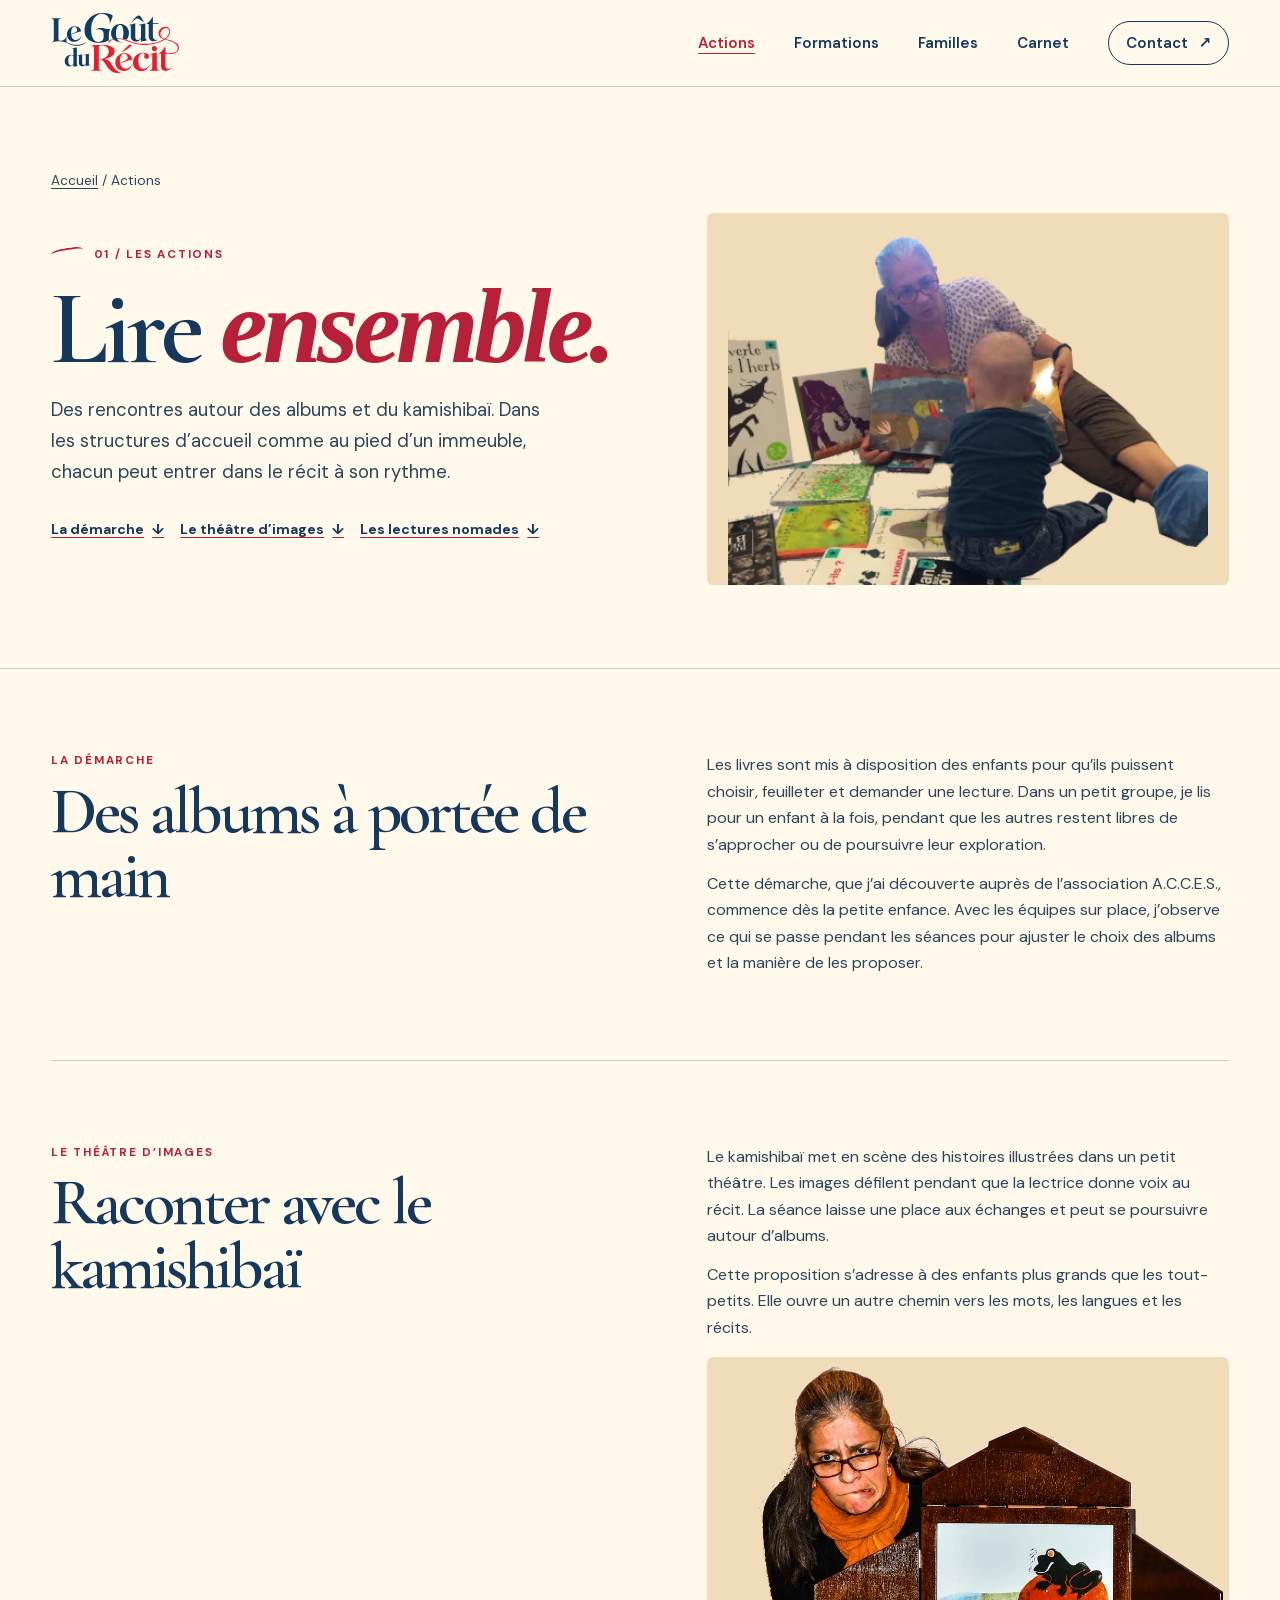
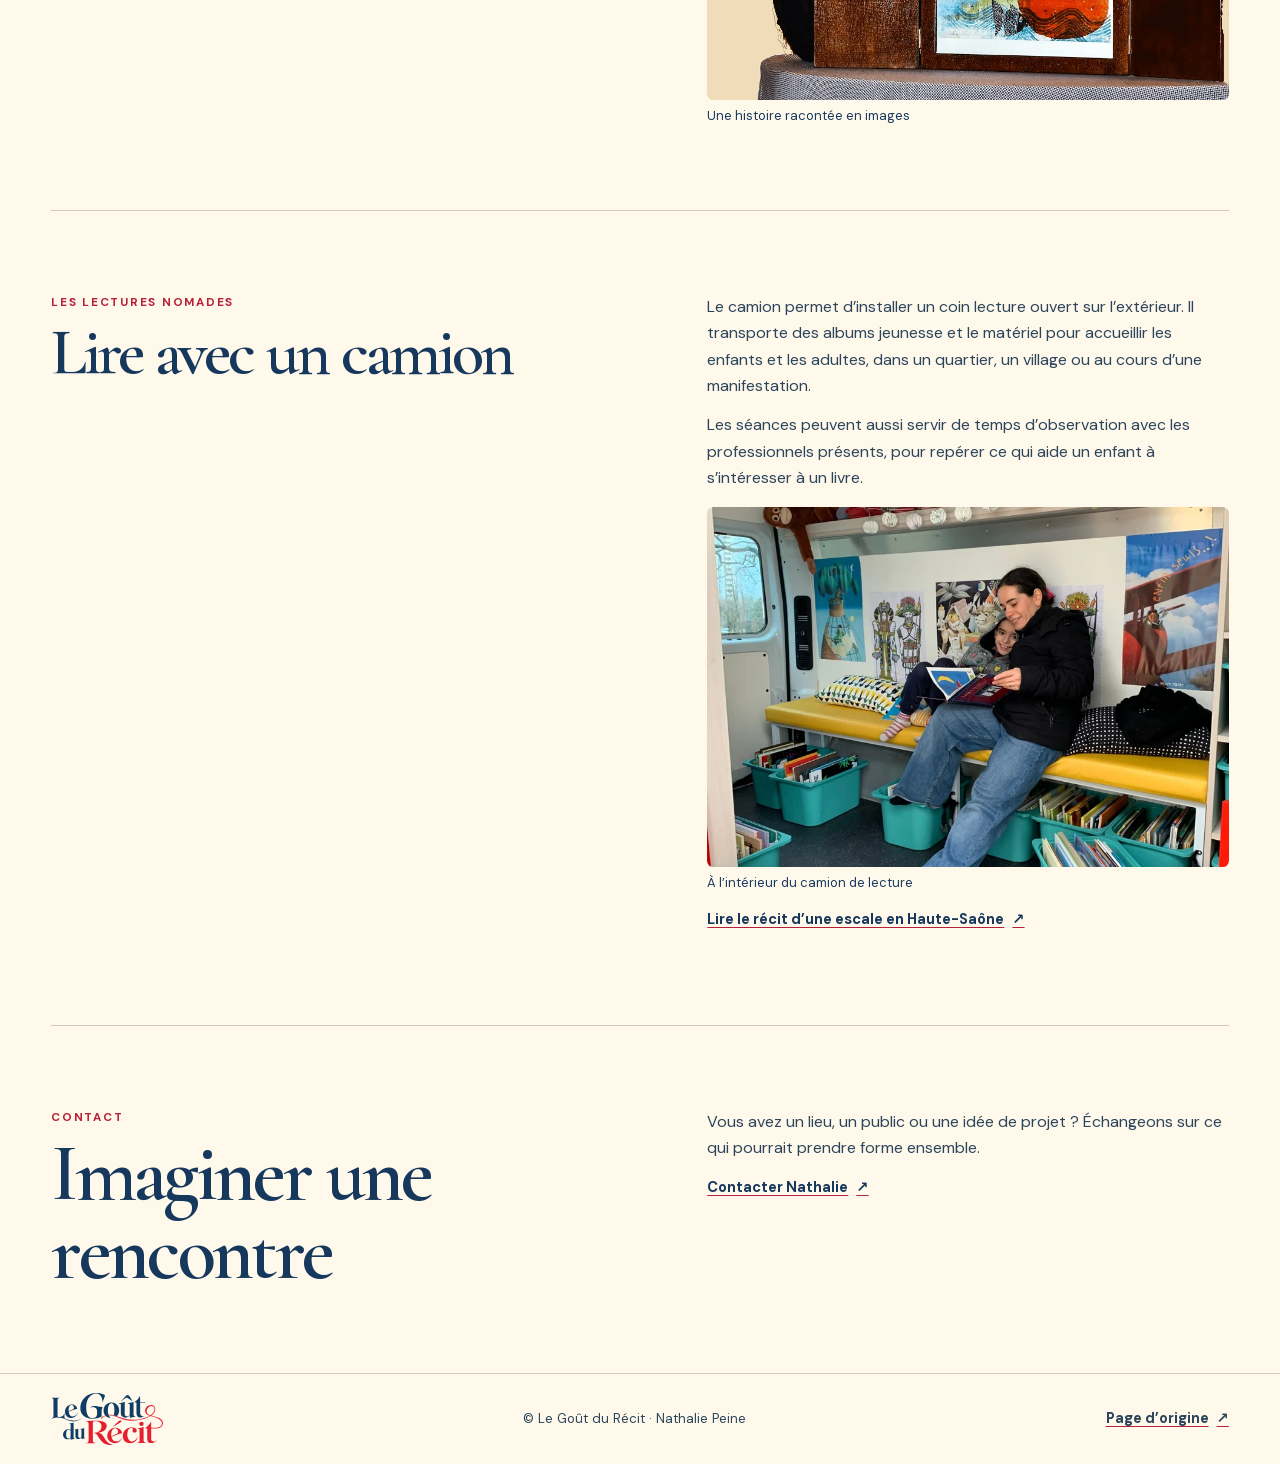
==== actions.html @ 70a96169 "Créer la maquette du Goût du Récit" ====
<!doctype html>
<html lang="fr">
<head>
  <meta charset="utf-8">
  <meta name="viewport" content="width=device-width, initial-scale=1">
  <meta name="description" content="Les actions de lecture de Nathalie Peine, avec les albums, le kamishibaï et le camion de lecture.">
  <meta name="theme-color" content="#fff9ec">
  <title>Actions — Le Goût du Récit</title>
  <link rel="icon" href="assets/logo.svg" type="image/svg+xml">
  <link rel="stylesheet" href="styles.css">
  <script src="site.js" defer></script>
</head>
<body>
  <a class="skip-link" href="#contenu">Aller au contenu</a>
  <header class="site-header">
    <div class="shell header-inner">
      <a class="brand" href="./" aria-label="Le Goût du Récit, accueil"><img src="assets/logo.svg" width="128" height="59" alt="Le Goût du Récit"></a>
      <button class="menu-toggle" type="button" aria-controls="navigation" aria-expanded="false" hidden>Menu <span aria-hidden="true"></span></button>
      <nav id="navigation" class="navigation" aria-label="Navigation principale">
        <a href="actions.html" aria-current="page">Actions</a>
        <a href="formations.html">Formations</a>
        <a href="familles.html">Familles</a>
        <a href="./#carnet">Carnet</a>
        <a class="nav-contact" href="./#contact">Contact <span aria-hidden="true">↗</span></a>
      </nav>
    </div>
  </header>
  <main id="contenu">
    <section class="detail-hero" aria-labelledby="titre">
      <div class="shell">
        <p class="breadcrumb"><a href="./">Accueil</a> / Actions</p>
        <div class="detail-grid">
          <div class="detail-head">
            <p class="eyebrow"><span class="ink-mark" aria-hidden="true"></span> 01 / Les actions</p>
            <h1 id="titre">Lire <em>ensemble.</em></h1>
            <p class="lead">Des rencontres autour des albums et du kamishibaï. Dans les structures d’accueil comme au pied d’un immeuble, chacun peut entrer dans le récit à son rythme.</p>
            <nav class="detail-index" aria-label="Dans cette page">
              <a class="text-link" href="#demarche">La démarche <span aria-hidden="true">↓</span></a>
              <a class="text-link" href="#kamishibai">Le théâtre d’images <span aria-hidden="true">↓</span></a>
              <a class="text-link" href="#camion">Les lectures nomades <span aria-hidden="true">↓</span></a>
            </nav>
          </div>
          <figure class="detail-hero-media"><img class="contained" src="assets/photos/illustration-actions.webp" alt="Une séance de lecture avec un tout-petit et plusieurs albums" width="441" height="322"></figure>
        </div>
      </div>
    </section>
    <div class="shell">
        <section class="detail-section" id="demarche" aria-labelledby="demarche-titre">
          <div><p class="eyebrow">La démarche</p><h2 id="demarche-titre">Des albums à portée de main</h2></div>
          <div><p>Les livres sont mis à disposition des enfants pour qu’ils puissent choisir, feuilleter et demander une lecture. Dans un petit groupe, je lis pour un enfant à la fois, pendant que les autres restent libres de s’approcher ou de poursuivre leur exploration.</p>
                <p>Cette démarche, que j’ai découverte auprès de l’association A.C.C.E.S., commence dès la petite enfance. Avec les équipes sur place, j’observe ce qui se passe pendant les séances pour ajuster le choix des albums et la manière de les proposer.</p></div>
        </section>
        <section class="detail-section" id="kamishibai" aria-labelledby="kamishibai-titre">
          <div><p class="eyebrow">Le théâtre d’images</p><h2 id="kamishibai-titre">Raconter avec le kamishibaï</h2></div>
          <div><p>Le kamishibaï met en scène des histoires illustrées dans un petit théâtre. Les images défilent pendant que la lectrice donne voix au récit. La séance laisse une place aux échanges et peut se poursuivre autour d’albums.</p>
                <p>Cette proposition s’adresse à des enfants plus grands que les tout-petits. Elle ouvre un autre chemin vers les mots, les langues et les récits.</p>
                <figure><img class="contained" src="assets/photos/kamishibai.webp" loading="lazy" alt="Une lectrice présente un récit dans un petit théâtre de kamishibaï" width="886" height="583"><figcaption>Une histoire racontée en images</figcaption></figure></div>
        </section>
        <section class="detail-section" id="camion" aria-labelledby="camion-titre">
          <div><p class="eyebrow">Les lectures nomades</p><h2 id="camion-titre">Lire avec un camion</h2></div>
          <div><p>Le camion permet d’installer un coin lecture ouvert sur l’extérieur. Il transporte des albums jeunesse et le matériel pour accueillir les enfants et les adultes, dans un quartier, un village ou au cours d’une manifestation.</p>
                <p>Les séances peuvent aussi servir de temps d’observation avec les professionnels présents, pour repérer ce qui aide un enfant à s’intéresser à un livre.</p>
                <figure><img src="assets/photos/camion-nomade.webp" loading="lazy" alt="À l’intérieur du camion, des albums et des bacs de livres sont à portée de main" width="862" height="1150"><figcaption>À l’intérieur du camion de lecture</figcaption></figure>
                <a class="text-link" href="https://nathaliepeine.wordpress.com/2026/03/11/lectures-nomades-en-haute-saone/">Lire le récit d’une escale en Haute-Saône <span aria-hidden="true">↗</span></a></div>
        </section>
      <section class="detail-section detail-contact" aria-labelledby="contact-titre">
        <div><p class="eyebrow">Contact</p><h2 id="contact-titre">Imaginer une rencontre</h2></div>
        <div><p>Vous avez un lieu, un public ou une idée de projet ? Échangeons sur ce qui pourrait prendre forme ensemble.</p><a class="text-link" href="./#contact">Contacter Nathalie <span aria-hidden="true">↗</span></a></div>
      </section>
    </div>
  </main>
  <footer class="site-footer">
    <div class="shell footer-inner">
      <a class="brand" href="./"><img src="assets/logo.svg" width="128" height="59" loading="lazy" alt="Le Goût du Récit, accueil"></a>
      <span>© Le Goût du Récit · Nathalie Peine</span>
      <a class="text-link" href="https://nathaliepeine.wordpress.com/actions/">Page d’origine <span aria-hidden="true">↗</span></a>
    </div>
  </footer>
</body>
</html>
---- styles.css ----
@font-face{font-family:Cormorant;src:url("assets/fonts/cormorant.woff2") format("woff2");font-style:normal;font-weight:500 700;font-display:swap}
@font-face{font-family:Cormorant;src:url("assets/fonts/cormorant-italic.woff2") format("woff2");font-style:italic;font-weight:500 700;font-display:swap}
@font-face{font-family:"DM Sans";src:url("assets/fonts/dm-sans.woff2") format("woff2");font-style:normal;font-weight:400 700;font-display:swap}

:root {
  color-scheme:light;
  --paper:#fff9ec;
  --light:#fffcf5;
  --ink:#17385d;
  --body:#2c455b;
  --red:#b62139;
  --rose:#f6d9d9;
  --line:#d6c9b7;
  --header-height:86px;
  --serif:Cormorant,Georgia,serif;
  --sans:"DM Sans",system-ui,sans-serif;
}
*,*::before,*::after {box-sizing:border-box}
html {scroll-behavior:smooth;scroll-padding-top:calc(var(--header-height) + 24px)}
body {margin:0;background:var(--paper);color:var(--ink);font:1rem/1.65 var(--sans)}
img {max-width:100%;height:auto;display:block}
a {color:inherit;text-decoration:none}
button {color:inherit;font:inherit}
button:enabled {cursor:pointer}
button[hidden],.film-controls[hidden] {display:none}
:focus-visible {outline:3px solid var(--red);outline-offset:5px}
figure,p,h1,h2,h3 {margin:0}
h1,h2,h3 {font-family:var(--serif);font-weight:600;line-height:.96;letter-spacing:-.045em}
h2 {font-size:clamp(3rem,6.1vw,6.1rem)}
h3 {font-size:clamp(2.05rem,3.3vw,3.1rem)}
h1 em,h2 em {font-weight:600;color:var(--red)}
ul {padding-inline-start:1.25rem}
p {color:var(--body)}
.shell {width:min(100% - clamp(2rem,8vw,9rem), 1300px);margin-inline:auto}
.section-space {padding-block:clamp(4rem,9vw,8.25rem)}
.skip-link {position:fixed;top:8px;left:8px;z-index:15;transform:translateY(-160%);padding:.7rem 1rem;background:var(--ink);color:var(--light)}
.skip-link:focus {transform:none}

.site-header {position:sticky;top:0;z-index:5;background:var(--paper);border-bottom:1px solid var(--line)}
.header-inner {display:flex;align-items:center;justify-content:space-between;gap:1rem;min-height:var(--header-height)}
.brand {display:block;flex:none}
.brand img {width:128px}
.navigation {display:flex;align-items:center;gap:clamp(1.1rem,3.05vw,3.15rem);font-weight:600;font-size:.94rem}
.navigation a {display:flex;align-items:center;min-height:44px}
.navigation a:not(.nav-contact):hover,.navigation a[aria-current="page"] {color:var(--red);text-decoration:underline;text-underline-offset:.32em}
.nav-contact {border:1px solid var(--ink);border-radius:100px;padding:0 1.05rem;gap:.65rem;transition:background .2s,color .2s}
.nav-contact:hover {color:var(--light);background:var(--ink)}
.menu-toggle {display:none;border:1px solid var(--line);background:var(--light);border-radius:100px;padding:.5rem .85rem;min-height:44px;font-weight:600}
.menu-toggle span {display:inline-block;width:12px;height:9px;border-block:1px solid currentColor;margin-left:.3rem;vertical-align:1px}

.hero {padding-block:clamp(1.9rem,4.6vw,4.45rem) clamp(2.6rem,4vw,4rem)}
.hero-grid {display:grid;grid-template-columns:minmax(0,.88fr) minmax(0,1.12fr);gap:clamp(2rem,5.5vw,6rem);align-items:start}
.hero-copy {position:sticky;top:calc(var(--header-height) + clamp(2.2rem,7vh,5rem));padding-top:clamp(1.2rem,4.2vw,4rem)}
.eyebrow,.index {font:700 .73rem/1.5 var(--sans);text-transform:uppercase;letter-spacing:.15em;color:var(--red)}
.ink-mark {display:inline-block;width:2rem;height:.53rem;margin-right:.35rem;vertical-align:1px;border-top:2px solid currentColor;border-radius:58% 42% 50% 49%;transform:rotate(-8deg)}
.hero h1 {font-size:clamp(3.85rem,7.1vw,7.55rem);margin:.94rem 0 1.35rem;line-height:.85}
.hero h1 em {display:block}
.hero-intro {max-width:28rem;font-size:clamp(1rem,1.35vw,1.2rem);margin-bottom:1.7rem}
.button {display:inline-flex;align-items:center;justify-content:space-between;gap:1.2rem;min-height:49px;max-width:100%;padding:.68rem 1.2rem .68rem 1.36rem;border:1px solid var(--ink);border-radius:100px;background:var(--ink);color:var(--light);font-size:.92rem;font-weight:700;transition:background .2s,color .2s,border .2s}
.button span {font-size:1.15rem}
.button:hover {background:var(--red);border-color:var(--red)}
.button-light {background:var(--paper);color:var(--ink);border-color:var(--paper)}
.button-light:hover {background:var(--rose);border-color:var(--rose)}
.film-rail {min-width:0}
.film-rail.is-scrubbing::after {content:"";display:block;height:clamp(375px,53vh,480px)}
.film-sticky {position:sticky;top:calc(var(--header-height) + 24px)}
.film-frame {position:relative;aspect-ratio:1.51;isolation:isolate;overflow:hidden;border:1px solid var(--line);background:var(--paper);border-radius:.42rem}
.film-frame video,.film-poster,.film-end {position:absolute;inset:0;width:100%;height:100%}
.film-frame video,.film-poster {object-fit:cover}
.film-poster {transition:opacity .1s}
.film-rail.is-visible .film-poster {opacity:0}
.film-end {display:flex;flex-direction:column;justify-content:center;align-items:center;gap:clamp(.4rem,1.5vw,1rem);background:#17385d;color:#fff9ec;opacity:0;visibility:hidden;transition:opacity .24s,visibility .24s}
.film-rail.is-finished .film-end {visibility:visible;opacity:1}
.film-end img {width:min(47%,16rem);filter:brightness(0) invert(1)}
.film-end span {font:600 clamp(1.35rem,3vw,2.45rem)/1 var(--serif)}
.film-caption {display:flex;align-items:center;justify-content:space-between;gap:.65rem;min-height:60px;padding-top:.25rem;color:var(--body)}
.film-label {display:flex;align-items:center;gap:.6rem;font-weight:600;font-size:.82rem}
.film-label span {color:var(--red);font-size:.72rem;font-weight:700;letter-spacing:.08em}
.film-controls {display:flex;align-items:center;justify-content:flex-end;gap:.65rem}
.play {display:grid;place-items:center;flex:0 0 44px;width:44px;height:44px;background:transparent;border:1px solid var(--line);border-radius:50%}
.play:hover {background:var(--light);border-color:var(--ink)}
.pause-symbol,.is-playing .play-symbol {display:none}
.is-playing .pause-symbol {display:block}
.film-meter {width:clamp(1.7rem,4.4vw,4.25rem);height:2px;background:var(--line)}
.film-meter span {display:block;width:100%;height:100%;background:var(--red);transform:scaleX(var(--progress,0));transform-origin:left}
.film-hint {font-size:.75rem;white-space:nowrap}

.section-head {display:flex;justify-content:space-between;align-items:end;gap:1.5rem;margin-bottom:clamp(1.6rem,4vw,3.3rem)}
.section-head h2,.truck h2,.about h2,.contact h2,.detail-head h1 {margin:.75rem 0 0}
.section-head > p {max-width:22rem;margin-bottom:.25rem;font-size:1.06rem}
.activities {background:var(--light);border-block:1px solid var(--line)}
.activity-grid,.journal-grid {display:grid;grid-template-columns:repeat(3,minmax(0,1fr));gap:clamp(1rem,2.3vw,2.15rem)}
.activity {border:1px solid var(--line);border-radius:.45rem;overflow:hidden;background:var(--paper)}
.activity-link {display:flex;flex-direction:column;height:100%}
.activity-media {overflow:hidden;aspect-ratio:1.51;background:#eedfc8}
.activity-media img {width:100%;height:100%;object-fit:cover;transition:transform .35s}
.activity-cutout {background:#f0dcb9}
.activity-cutout img {object-fit:contain;object-position:50% 100%;padding:.8rem .75rem 0}
.activity-families img {object-position:50% 52%}
.activity-link:hover .activity-media img {transform:scale(1.035)}
.activity-body {display:flex;flex-direction:column;align-items:start;flex:1;padding:clamp(1rem,2.55vw,2rem)}
.activity-body h3 {margin:.48rem 0 .58rem}
.activity-body p {margin-bottom:1.05rem}
.activity-body .text-link {margin-top:auto}
.text-link {display:inline-flex;align-items:center;gap:.5rem;min-height:44px;font-weight:700;font-size:.91rem;text-decoration:underline;text-underline-offset:.24em;text-decoration-color:var(--red)}
.text-link:hover {color:var(--red)}
.text-link span {flex:none}

.truck {color:var(--light);background:var(--ink)}
.truck-grid,.about-grid,.contact-grid {display:grid;grid-template-columns:minmax(0,1.12fr) minmax(0,.88fr);align-items:center;gap:clamp(2rem,7.2vw,7.5rem)}
.truck-photo img {width:100%;aspect-ratio:1.36;object-fit:cover;object-position:50% 56%;border-radius:.4rem}
.truck-photo figcaption {padding-top:.65rem;font-size:.8rem;color:#ece7df}
.truck .eyebrow,.truck h2 em {color:#fac5c3}
.truck .button:focus-visible,.truck .text-link:focus-visible {outline-color:var(--rose)}
.truck-copy p:not(.eyebrow) {max-width:30rem;margin:1.3rem 0 1.6rem;color:#f2e9da;font-size:1.06rem}
.about {border-bottom:1px solid var(--line)}
.about-grid {grid-template-columns:minmax(0,.8fr) minmax(0,1.2fr)}
.about-image {border-radius:50% 50% .6rem .6rem;background:#f2debd;aspect-ratio:1.1;overflow:hidden}
.about-image img {width:100%;height:100%;object-fit:contain;object-position:center bottom}
.about .lead {margin:1rem 0 .65rem;color:var(--red);font:600 clamp(1.55rem,2.7vw,2.1rem)/1.18 var(--serif)}
.about p:not(.eyebrow) {max-width:34rem}
.about .text-link {margin-top:.7rem}
.journal-entry a {display:block;border-top:1px solid var(--line);padding-top:.85rem}
.journal-entry img {width:100%;aspect-ratio:1.72;object-fit:cover;border-radius:.3rem;margin-bottom:.8rem}
.journal-entry .portrait-crop {object-position:50% 78%}
.journal-entry time {color:var(--red);font-size:.81rem;font-weight:700}
.journal-entry h3 {font-size:clamp(1.9rem,3.25vw,2.85rem);margin:.35rem 0 .55rem}
.journal-entry p {max-width:25rem}
.journal-entry .text-link {margin-top:.25rem}
.journal-entry a:hover .text-link {color:var(--red)}
.partners {border-block:1px solid var(--line)}
.partners-inner {display:flex;align-items:center;justify-content:space-between;gap:1.2rem;padding-block:1.25rem}
.partners ul {list-style:none;display:flex;flex-wrap:wrap;gap:.45rem 1.3rem;padding:0;margin:0;font-size:.91rem;font-weight:600}
.contact {background:var(--rose)}
.contact h2 {font-size:clamp(3.45rem,7.6vw,7.5rem)}
.contact-links {display:flex;align-items:flex-start;flex-direction:column}
.contact-links p {max-width:27rem;margin-bottom:1rem;font-size:1.08rem}
.contact-links .button {margin-bottom:.65rem}
.contact-detail {display:flex;align-items:center;min-height:44px;font-weight:600;text-decoration:underline;text-underline-offset:.22em;overflow-wrap:anywhere}
.contact-detail:hover {color:var(--red)}
.site-footer {border-top:1px solid var(--line)}
.footer-inner {display:flex;flex-wrap:wrap;justify-content:space-between;align-items:center;gap:.7rem 1.5rem;padding-block:1.2rem;font-size:.83rem;color:var(--body)}
.footer-inner img {width:112px}
.footer-links {display:flex;gap:1.1rem}
.footer-links a {display:flex;align-items:center;min-height:44px;text-decoration:underline;text-underline-offset:.18em}

.detail-hero {padding-block:clamp(2.6rem,6.5vw,6.75rem);border-bottom:1px solid var(--line)}
.breadcrumb {font-size:.85rem;margin-bottom:1.25rem}
.breadcrumb a {text-decoration:underline;text-underline-offset:.2em}
.detail-grid,.detail-section {display:grid;grid-template-columns:minmax(0,1fr) minmax(0,.9fr);gap:clamp(2rem,6vw,7rem);align-items:center}
.detail-head h1 {font-size:clamp(4rem,8.3vw,7.5rem)}
.detail-head .lead {margin:1rem 0 1.3rem;max-width:32rem;font-size:clamp(1.02rem,1.45vw,1.2rem)}
.detail-hero-media {background:#f0dcb9;border-radius:.4rem;overflow:hidden}
.detail-hero-media img {width:100%;aspect-ratio:1.4;object-fit:cover}
.detail-hero-media .contained {object-fit:contain;object-position:center bottom;padding:1.4rem 1rem 0}
.detail-index {display:flex;flex-wrap:wrap;gap:.3rem 1rem}
.detail-index a {font-size:.88rem}
.detail-section {padding-block:clamp(2.9rem,6.5vw,5.6rem);border-bottom:1px solid var(--line);align-items:start}
.detail-section h2 {font-size:clamp(2.5rem,5.2vw,5.25rem);margin-top:.55rem}
.detail-section p+p {margin-top:.8rem}
.detail-section ul {margin-block:.7rem}
.detail-section li+li {margin-top:.27rem}
.detail-section figure {margin-top:1rem}
.detail-section figure img {border-radius:.4rem;width:100%;max-height:360px;object-fit:cover}
.detail-section figure .contained {object-fit:contain;background:#f0dcb9}
.detail-section figcaption {font-size:.81rem;margin-top:.3rem}
.detail-section .text-link {margin-top:.25rem}
.detail-contact {border-bottom:0}
.detail-contact h2 {font-size:clamp(3rem,6.3vw,5.8rem)}

@media (max-width: 1040px) {
  .hero-grid {grid-template-columns:minmax(0,.9fr) minmax(0,1.1fr);gap:clamp(1.65rem,3.8vw,3.1rem)}
  .hero h1 {font-size:clamp(3.45rem,7.9vw,6rem)}
  .film-frame {aspect-ratio:1.35}
  .film-caption {align-items:center}
  .film-meter {display:none}
}
@media (max-width: 740px) {
  :root {--header-height:70px}
  .brand img {width:106px}
  .header-inner:has(.menu-toggle[hidden]) {flex-wrap:wrap;padding-block:.35rem}
  .header-inner:has(.menu-toggle[hidden]) .navigation {flex-wrap:wrap;gap:.15rem .5rem}
  .menu-toggle:not([hidden]) {display:block}
  .header-inner:has(.menu-toggle:not([hidden])) .navigation {
    display:none;position:absolute;inset:100% 0 auto;background:var(--paper);padding:.55rem max(1rem,4vw) 1rem;border-bottom:1px solid var(--line);box-shadow:0 .5rem .7rem #17385d16
  }
  .header-inner:has(.menu-toggle[aria-expanded="true"]) .navigation {display:flex;align-items:stretch;flex-direction:column;gap:.15rem}
  .navigation a {padding-inline:.55rem}
  .navigation .nav-contact {justify-content:space-between;padding-inline:.85rem}
  .hero-grid,.truck-grid,.about-grid,.contact-grid,.detail-grid,.detail-section {grid-template-columns:1fr;gap:1.65rem}
  .hero-copy {position:static;padding-top:0}
  .hero h1 {font-size:clamp(3.45rem,11vw,5.9rem);margin:.7rem 0 1.1rem}
  .hero-intro {margin-bottom:1.1rem}
  .film-frame {aspect-ratio:1.55}
  .film-sticky {top:calc(var(--header-height) + 12px)}
  .film-rail.is-scrubbing::after {height:clamp(320px,45vh,405px)}
  .film-caption {min-height:54px}
  .section-head {flex-direction:column;align-items:start;gap:.75rem}
  .activity-grid,.journal-grid {grid-template-columns:repeat(2,minmax(0,1fr));gap:1.15rem}
  .about-image {max-width:31rem}
  .partners-inner {align-items:start;flex-direction:column;gap:.5rem}
  .detail-section {gap:.9rem}
  .detail-index a {min-height:44px}
}
@media (max-width: 520px) {
  .activity-grid,.journal-grid {grid-template-columns:1fr}
  .footer-inner {align-items:start;flex-direction:column;gap:.45rem}
  .section-space {padding-block:3.6rem}
}
@media (max-height: 655px) and (min-width:741px) {
  .film-frame {max-height:calc(100svh - var(--header-height) - 95px)}
  .hero-copy {padding-top:0}
}
@media (prefers-reduced-motion:reduce) {
  *,*::before,*::after {scroll-behavior:auto!important;transition:none!important}
  .activity-link:hover .activity-media img {transform:none}
}
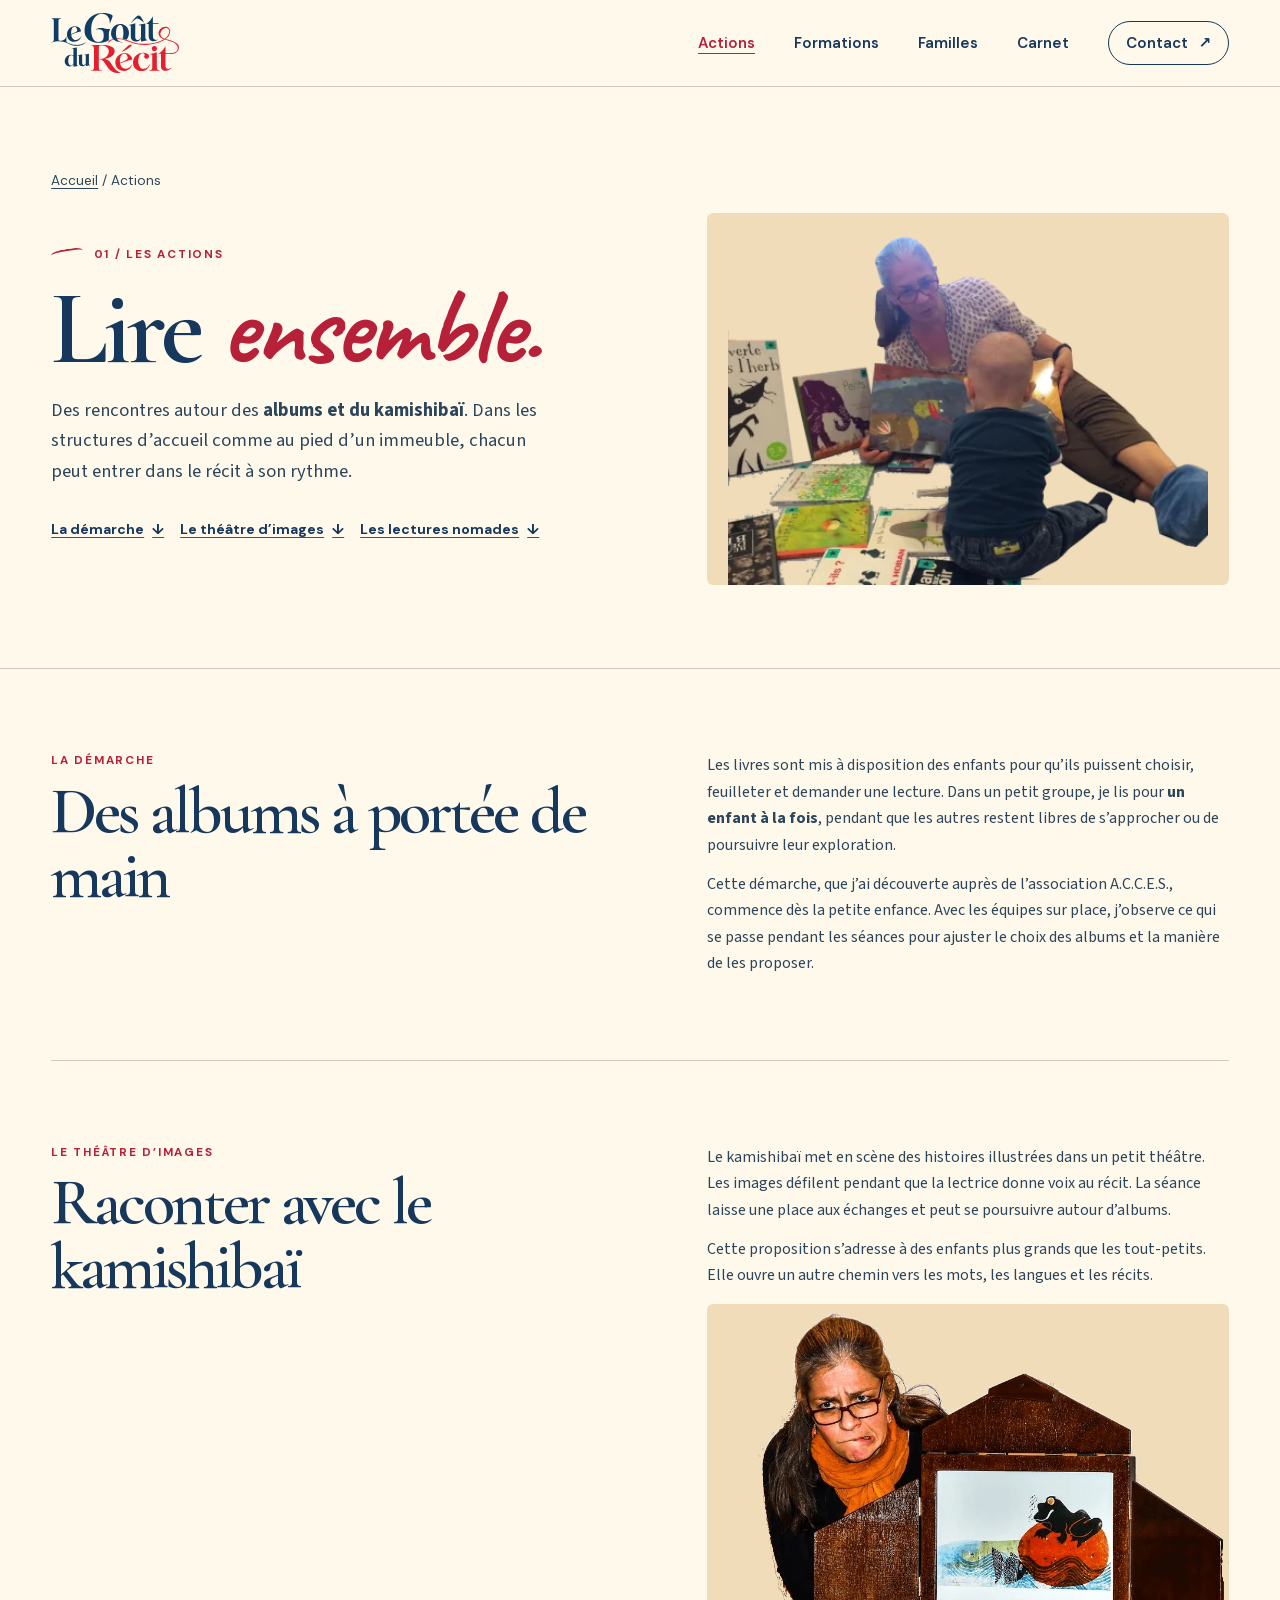
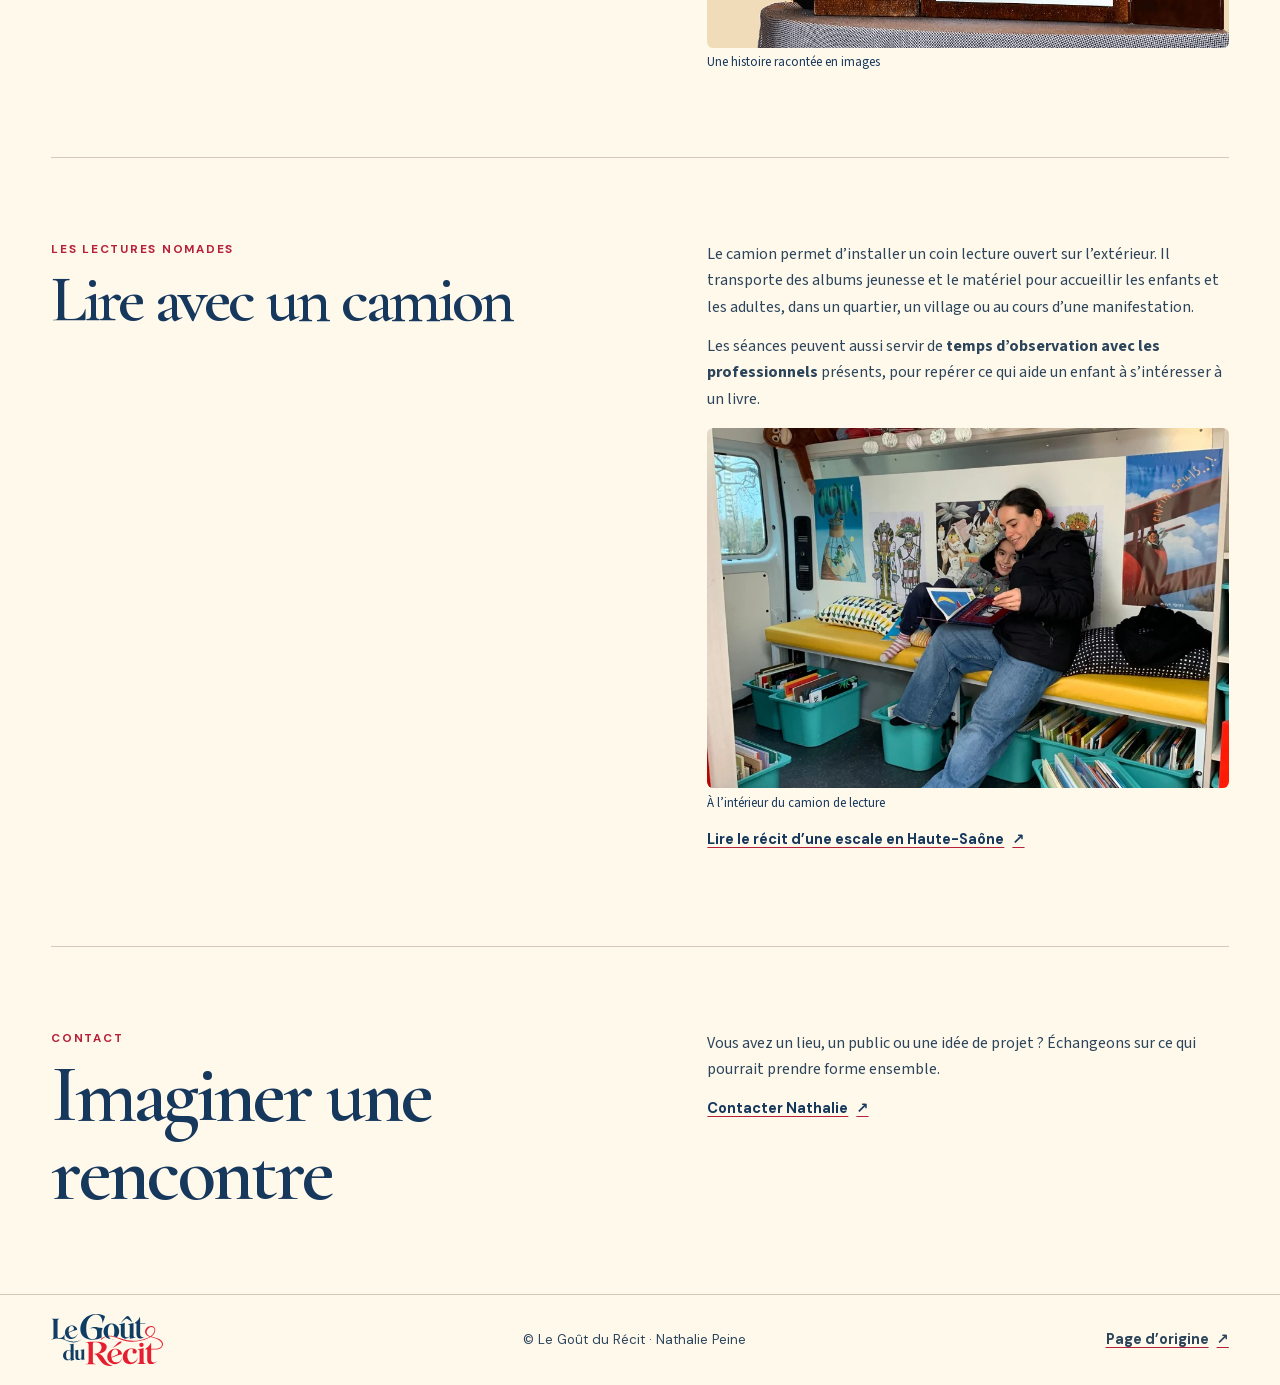
==== commit 2b9ba978: "Appliquer les accents manuscrits et la hiérarchie du texte courant" ====
--- a/actions.html
+++ b/actions.html
@@ -33,7 +33,7 @@
           <div class="detail-head">
             <p class="eyebrow"><span class="ink-mark" aria-hidden="true"></span> 01 / Les actions</p>
             <h1 id="titre">Lire <em>ensemble.</em></h1>
-            <p class="lead">Des rencontres autour des albums et du kamishibaï. Dans les structures d’accueil comme au pied d’un immeuble, chacun peut entrer dans le récit à son rythme.</p>
+            <p class="lead">Des rencontres autour des <strong>albums et du kamishibaï</strong>. Dans les structures d’accueil comme au pied d’un immeuble, chacun peut entrer dans le récit à son rythme.</p>
             <nav class="detail-index" aria-label="Dans cette page">
               <a class="text-link" href="#demarche">La démarche <span aria-hidden="true">↓</span></a>
               <a class="text-link" href="#kamishibai">Le théâtre d’images <span aria-hidden="true">↓</span></a>
@@ -47,7 +47,7 @@
     <div class="shell">
         <section class="detail-section" id="demarche" aria-labelledby="demarche-titre">
           <div><p class="eyebrow">La démarche</p><h2 id="demarche-titre">Des albums à portée de main</h2></div>
-          <div><p>Les livres sont mis à disposition des enfants pour qu’ils puissent choisir, feuilleter et demander une lecture. Dans un petit groupe, je lis pour un enfant à la fois, pendant que les autres restent libres de s’approcher ou de poursuivre leur exploration.</p>
+          <div><p>Les livres sont mis à disposition des enfants pour qu’ils puissent choisir, feuilleter et demander une lecture. Dans un petit groupe, je lis pour <strong>un enfant à la fois</strong>, pendant que les autres restent libres de s’approcher ou de poursuivre leur exploration.</p>
                 <p>Cette démarche, que j’ai découverte auprès de l’association A.C.C.E.S., commence dès la petite enfance. Avec les équipes sur place, j’observe ce qui se passe pendant les séances pour ajuster le choix des albums et la manière de les proposer.</p></div>
         </section>
         <section class="detail-section" id="kamishibai" aria-labelledby="kamishibai-titre">
@@ -59,7 +59,7 @@
         <section class="detail-section" id="camion" aria-labelledby="camion-titre">
           <div><p class="eyebrow">Les lectures nomades</p><h2 id="camion-titre">Lire avec un camion</h2></div>
           <div><p>Le camion permet d’installer un coin lecture ouvert sur l’extérieur. Il transporte des albums jeunesse et le matériel pour accueillir les enfants et les adultes, dans un quartier, un village ou au cours d’une manifestation.</p>
-                <p>Les séances peuvent aussi servir de temps d’observation avec les professionnels présents, pour repérer ce qui aide un enfant à s’intéresser à un livre.</p>
+                <p>Les séances peuvent aussi servir de <strong>temps d’observation avec les professionnels</strong> présents, pour repérer ce qui aide un enfant à s’intéresser à un livre.</p>
                 <figure><img src="assets/photos/camion-nomade.webp" loading="lazy" alt="À l’intérieur du camion, des albums et des bacs de livres sont à portée de main" width="862" height="1150"><figcaption>À l’intérieur du camion de lecture</figcaption></figure>
                 <a class="text-link" href="https://nathaliepeine.wordpress.com/2026/03/11/lectures-nomades-en-haute-saone/">Lire le récit d’une escale en Haute-Saône <span aria-hidden="true">↗</span></a></div>
         </section>
--- a/styles.css
+++ b/styles.css
@@ -1,6 +1,10 @@
 @font-face{font-family:Cormorant;src:url("assets/fonts/cormorant.woff2") format("woff2");font-style:normal;font-weight:500 700;font-display:swap}
-@font-face{font-family:Cormorant;src:url("assets/fonts/cormorant-italic.woff2") format("woff2");font-style:italic;font-weight:500 700;font-display:swap}
 @font-face{font-family:"DM Sans";src:url("assets/fonts/dm-sans.woff2") format("woff2");font-style:normal;font-weight:400 700;font-display:swap}
+@font-face{font-family:"Bradley Hand";src:local("BradleyHandITCTT-Bold"),local("Bradley Hand Bold"),local("BradleyHandITCStd-Bold");font-style:normal;font-weight:700;font-display:swap}
+@font-face{font-family:Caveat;src:url("assets/fonts/caveat-bold.woff2") format("woff2");font-style:normal;font-weight:700;font-display:swap}
+@font-face{font-family:"Myriad Pro";src:local("MyriadPro-Regular"),local("Myriad Pro Regular");font-style:normal;font-weight:400;font-display:swap}
+@font-face{font-family:"Myriad Pro";src:local("MyriadPro-Bold"),local("Myriad Pro Bold");font-style:normal;font-weight:700;font-display:swap}
+@font-face{font-family:"Source Sans 3";src:url("assets/fonts/source-sans-3.woff2") format("woff2");font-style:normal;font-weight:400 700;font-display:swap}
 
 :root {
   color-scheme:light;
@@ -14,6 +18,8 @@
   --header-height:86px;
   --serif:Cormorant,Georgia,serif;
   --sans:"DM Sans",system-ui,sans-serif;
+  --script:"Bradley Hand",Caveat,cursive;
+  --copy:"Myriad Pro","Source Sans 3",var(--sans);
 }
 *,*::before,*::after {box-sizing:border-box}
 html {scroll-behavior:smooth;scroll-padding-top:calc(var(--header-height) + 24px)}
@@ -22,15 +28,17 @@
 a {color:inherit;text-decoration:none}
 button {color:inherit;font:inherit}
 button:enabled {cursor:pointer}
-button[hidden],.film-controls[hidden] {display:none}
+button[hidden] {display:none}
 :focus-visible {outline:3px solid var(--red);outline-offset:5px}
 figure,p,h1,h2,h3 {margin:0}
 h1,h2,h3 {font-family:var(--serif);font-weight:600;line-height:.96;letter-spacing:-.045em}
 h2 {font-size:clamp(3rem,6.1vw,6.1rem)}
 h3 {font-size:clamp(2.05rem,3.3vw,3.1rem)}
-h1 em,h2 em {font-weight:600;color:var(--red)}
+:is(h1,h2,h3) em {font-family:var(--script);font-style:normal;font-weight:700;letter-spacing:-.025em;color:var(--red)}
 ul {padding-inline-start:1.25rem}
-p {color:var(--body)}
+p {color:var(--body);font-family:var(--copy)}
+figcaption,.detail-section li {font-family:var(--copy)}
+strong {font-weight:700}
 .shell {width:min(100% - clamp(2rem,8vw,9rem), 1300px);margin-inline:auto}
 .section-space {padding-block:clamp(4rem,9vw,8.25rem)}
 .skip-link {position:fixed;top:8px;left:8px;z-index:15;transform:translateY(-160%);padding:.7rem 1rem;background:var(--ink);color:var(--light)}
@@ -48,42 +56,27 @@
 .menu-toggle {display:none;border:1px solid var(--line);background:var(--light);border-radius:100px;padding:.5rem .85rem;min-height:44px;font-weight:600}
 .menu-toggle span {display:inline-block;width:12px;height:9px;border-block:1px solid currentColor;margin-left:.3rem;vertical-align:1px}
 
-.hero {padding-block:clamp(1.9rem,4.6vw,4.45rem) clamp(2.6rem,4vw,4rem)}
-.hero-grid {display:grid;grid-template-columns:minmax(0,.88fr) minmax(0,1.12fr);gap:clamp(2rem,5.5vw,6rem);align-items:start}
-.hero-copy {position:sticky;top:calc(var(--header-height) + clamp(2.2rem,7vh,5rem));padding-top:clamp(1.2rem,4.2vw,4rem)}
+.prologue.is-scrollable::after {content:"";display:block;height:clamp(460px,86svh,940px)}
+.prologue-stage {position:sticky;top:var(--header-height);height:calc(100vh - var(--header-height));height:calc(100svh - var(--header-height));overflow:hidden;background:var(--paper)}
+.prologue video,.prologue-identity {position:absolute;inset:0;width:100%;height:100%}
+.prologue video {display:block;object-fit:cover;opacity:0}
+.prologue.has-frame video {opacity:1}
+.prologue-identity {display:flex;flex-direction:column;justify-content:center;align-items:center;gap:clamp(.75rem,2vw,1.6rem);background:var(--ink);color:var(--paper);opacity:0;transition:opacity .55s ease}
+.prologue.is-complete .prologue-identity {opacity:1}
+.prologue-identity img {width:min(64vw,27rem);filter:brightness(0) invert(1)}
+.prologue-identity span {font:600 clamp(1.7rem,4vw,3.15rem)/1 var(--serif)}
+
+.welcome-grid {display:grid;grid-template-columns:minmax(0,1.2fr) minmax(0,.8fr);gap:clamp(2rem,7vw,7rem);align-items:end}
 .eyebrow,.index {font:700 .73rem/1.5 var(--sans);text-transform:uppercase;letter-spacing:.15em;color:var(--red)}
 .ink-mark {display:inline-block;width:2rem;height:.53rem;margin-right:.35rem;vertical-align:1px;border-top:2px solid currentColor;border-radius:58% 42% 50% 49%;transform:rotate(-8deg)}
-.hero h1 {font-size:clamp(3.85rem,7.1vw,7.55rem);margin:.94rem 0 1.35rem;line-height:.85}
-.hero h1 em {display:block}
-.hero-intro {max-width:28rem;font-size:clamp(1rem,1.35vw,1.2rem);margin-bottom:1.7rem}
+.welcome h1 {font-size:clamp(3.85rem,7.1vw,7.55rem);margin-top:.94rem;line-height:.85}
+.welcome h1 em {display:block}
+.welcome-intro {max-width:30rem;font-size:clamp(1.08rem,1.75vw,1.35rem)}
 .button {display:inline-flex;align-items:center;justify-content:space-between;gap:1.2rem;min-height:49px;max-width:100%;padding:.68rem 1.2rem .68rem 1.36rem;border:1px solid var(--ink);border-radius:100px;background:var(--ink);color:var(--light);font-size:.92rem;font-weight:700;transition:background .2s,color .2s,border .2s}
 .button span {font-size:1.15rem}
 .button:hover {background:var(--red);border-color:var(--red)}
 .button-light {background:var(--paper);color:var(--ink);border-color:var(--paper)}
 .button-light:hover {background:var(--rose);border-color:var(--rose)}
-.film-rail {min-width:0}
-.film-rail.is-scrubbing::after {content:"";display:block;height:clamp(375px,53vh,480px)}
-.film-sticky {position:sticky;top:calc(var(--header-height) + 24px)}
-.film-frame {position:relative;aspect-ratio:1.51;isolation:isolate;overflow:hidden;border:1px solid var(--line);background:var(--paper);border-radius:.42rem}
-.film-frame video,.film-poster,.film-end {position:absolute;inset:0;width:100%;height:100%}
-.film-frame video,.film-poster {object-fit:cover}
-.film-poster {transition:opacity .1s}
-.film-rail.is-visible .film-poster {opacity:0}
-.film-end {display:flex;flex-direction:column;justify-content:center;align-items:center;gap:clamp(.4rem,1.5vw,1rem);background:#17385d;color:#fff9ec;opacity:0;visibility:hidden;transition:opacity .24s,visibility .24s}
-.film-rail.is-finished .film-end {visibility:visible;opacity:1}
-.film-end img {width:min(47%,16rem);filter:brightness(0) invert(1)}
-.film-end span {font:600 clamp(1.35rem,3vw,2.45rem)/1 var(--serif)}
-.film-caption {display:flex;align-items:center;justify-content:space-between;gap:.65rem;min-height:60px;padding-top:.25rem;color:var(--body)}
-.film-label {display:flex;align-items:center;gap:.6rem;font-weight:600;font-size:.82rem}
-.film-label span {color:var(--red);font-size:.72rem;font-weight:700;letter-spacing:.08em}
-.film-controls {display:flex;align-items:center;justify-content:flex-end;gap:.65rem}
-.play {display:grid;place-items:center;flex:0 0 44px;width:44px;height:44px;background:transparent;border:1px solid var(--line);border-radius:50%}
-.play:hover {background:var(--light);border-color:var(--ink)}
-.pause-symbol,.is-playing .play-symbol {display:none}
-.is-playing .pause-symbol {display:block}
-.film-meter {width:clamp(1.7rem,4.4vw,4.25rem);height:2px;background:var(--line)}
-.film-meter span {display:block;width:100%;height:100%;background:var(--red);transform:scaleX(var(--progress,0));transform-origin:left}
-.film-hint {font-size:.75rem;white-space:nowrap}
 
 .section-head {display:flex;justify-content:space-between;align-items:end;gap:1.5rem;margin-bottom:clamp(1.6rem,4vw,3.3rem)}
 .section-head h2,.truck h2,.about h2,.contact h2,.detail-head h1 {margin:.75rem 0 0}
@@ -117,7 +110,7 @@
 .about-grid {grid-template-columns:minmax(0,.8fr) minmax(0,1.2fr)}
 .about-image {border-radius:50% 50% .6rem .6rem;background:#f2debd;aspect-ratio:1.1;overflow:hidden}
 .about-image img {width:100%;height:100%;object-fit:contain;object-position:center bottom}
-.about .lead {margin:1rem 0 .65rem;color:var(--red);font:600 clamp(1.55rem,2.7vw,2.1rem)/1.18 var(--serif)}
+.about .lead {margin:1rem 0 .65rem;color:var(--red);font:400 clamp(1.55rem,2.7vw,2.1rem)/1.18 var(--copy)}
 .about p:not(.eyebrow) {max-width:34rem}
 .about .text-link {margin-top:.7rem}
 .journal-entry a {display:block;border-top:1px solid var(--line);padding-top:.85rem}
@@ -145,7 +138,7 @@
 .footer-links a {display:flex;align-items:center;min-height:44px;text-decoration:underline;text-underline-offset:.18em}
 
 .detail-hero {padding-block:clamp(2.6rem,6.5vw,6.75rem);border-bottom:1px solid var(--line)}
-.breadcrumb {font-size:.85rem;margin-bottom:1.25rem}
+.breadcrumb {font-family:var(--sans);font-size:.85rem;margin-bottom:1.25rem}
 .breadcrumb a {text-decoration:underline;text-underline-offset:.2em}
 .detail-grid,.detail-section {display:grid;grid-template-columns:minmax(0,1fr) minmax(0,.9fr);gap:clamp(2rem,6vw,7rem);align-items:center}
 .detail-head h1 {font-size:clamp(4rem,8.3vw,7.5rem)}
@@ -168,13 +161,6 @@
 .detail-contact {border-bottom:0}
 .detail-contact h2 {font-size:clamp(3rem,6.3vw,5.8rem)}
 
-@media (max-width: 1040px) {
-  .hero-grid {grid-template-columns:minmax(0,.9fr) minmax(0,1.1fr);gap:clamp(1.65rem,3.8vw,3.1rem)}
-  .hero h1 {font-size:clamp(3.45rem,7.9vw,6rem)}
-  .film-frame {aspect-ratio:1.35}
-  .film-caption {align-items:center}
-  .film-meter {display:none}
-}
 @media (max-width: 740px) {
   :root {--header-height:70px}
   .brand img {width:106px}
@@ -187,14 +173,8 @@
   .header-inner:has(.menu-toggle[aria-expanded="true"]) .navigation {display:flex;align-items:stretch;flex-direction:column;gap:.15rem}
   .navigation a {padding-inline:.55rem}
   .navigation .nav-contact {justify-content:space-between;padding-inline:.85rem}
-  .hero-grid,.truck-grid,.about-grid,.contact-grid,.detail-grid,.detail-section {grid-template-columns:1fr;gap:1.65rem}
-  .hero-copy {position:static;padding-top:0}
-  .hero h1 {font-size:clamp(3.45rem,11vw,5.9rem);margin:.7rem 0 1.1rem}
-  .hero-intro {margin-bottom:1.1rem}
-  .film-frame {aspect-ratio:1.55}
-  .film-sticky {top:calc(var(--header-height) + 12px)}
-  .film-rail.is-scrubbing::after {height:clamp(320px,45vh,405px)}
-  .film-caption {min-height:54px}
+  .welcome-grid,.truck-grid,.about-grid,.contact-grid,.detail-grid,.detail-section {grid-template-columns:1fr;gap:1.65rem}
+  .welcome h1 {font-size:clamp(3.45rem,11vw,5.9rem);margin-top:.7rem}
   .section-head {flex-direction:column;align-items:start;gap:.75rem}
   .activity-grid,.journal-grid {grid-template-columns:repeat(2,minmax(0,1fr));gap:1.15rem}
   .about-image {max-width:31rem}
@@ -207,10 +187,6 @@
   .footer-inner {align-items:start;flex-direction:column;gap:.45rem}
   .section-space {padding-block:3.6rem}
 }
-@media (max-height: 655px) and (min-width:741px) {
-  .film-frame {max-height:calc(100svh - var(--header-height) - 95px)}
-  .hero-copy {padding-top:0}
-}
 @media (prefers-reduced-motion:reduce) {
   *,*::before,*::after {scroll-behavior:auto!important;transition:none!important}
   .activity-link:hover .activity-media img {transform:none}
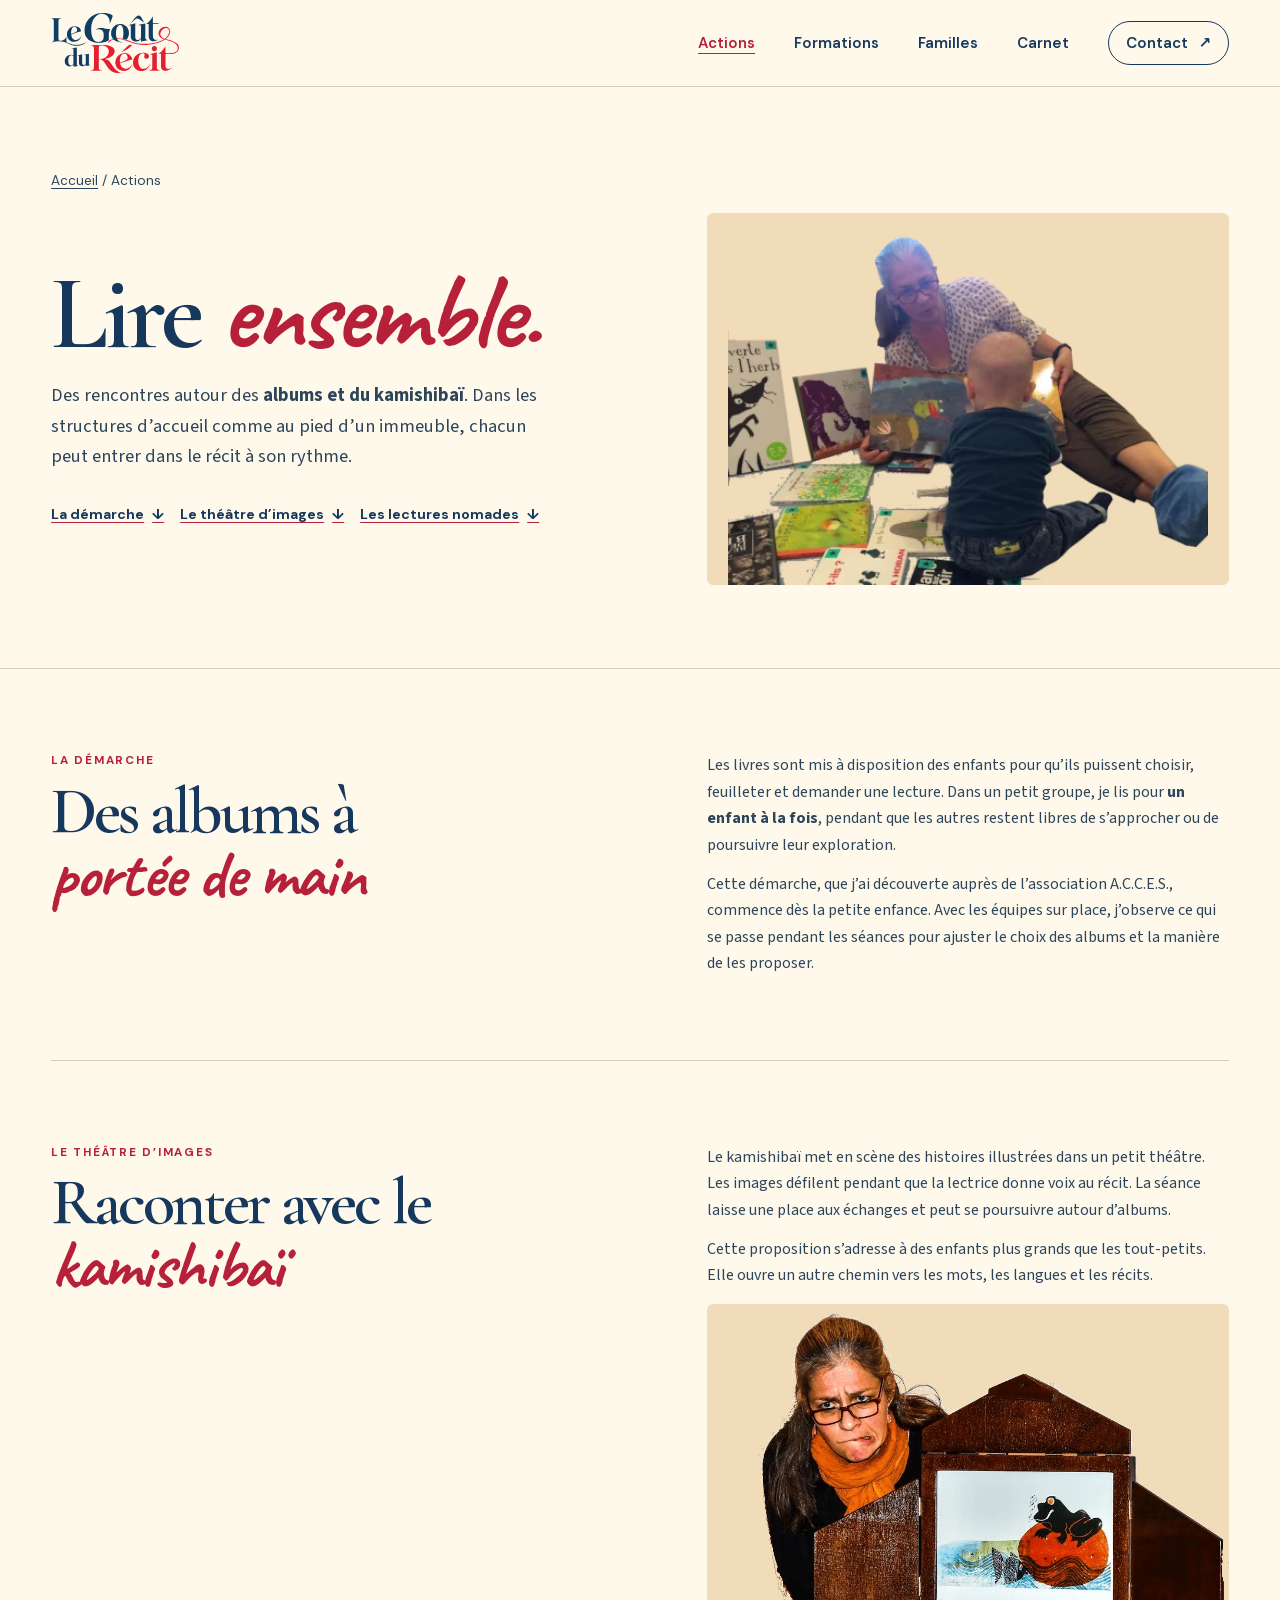
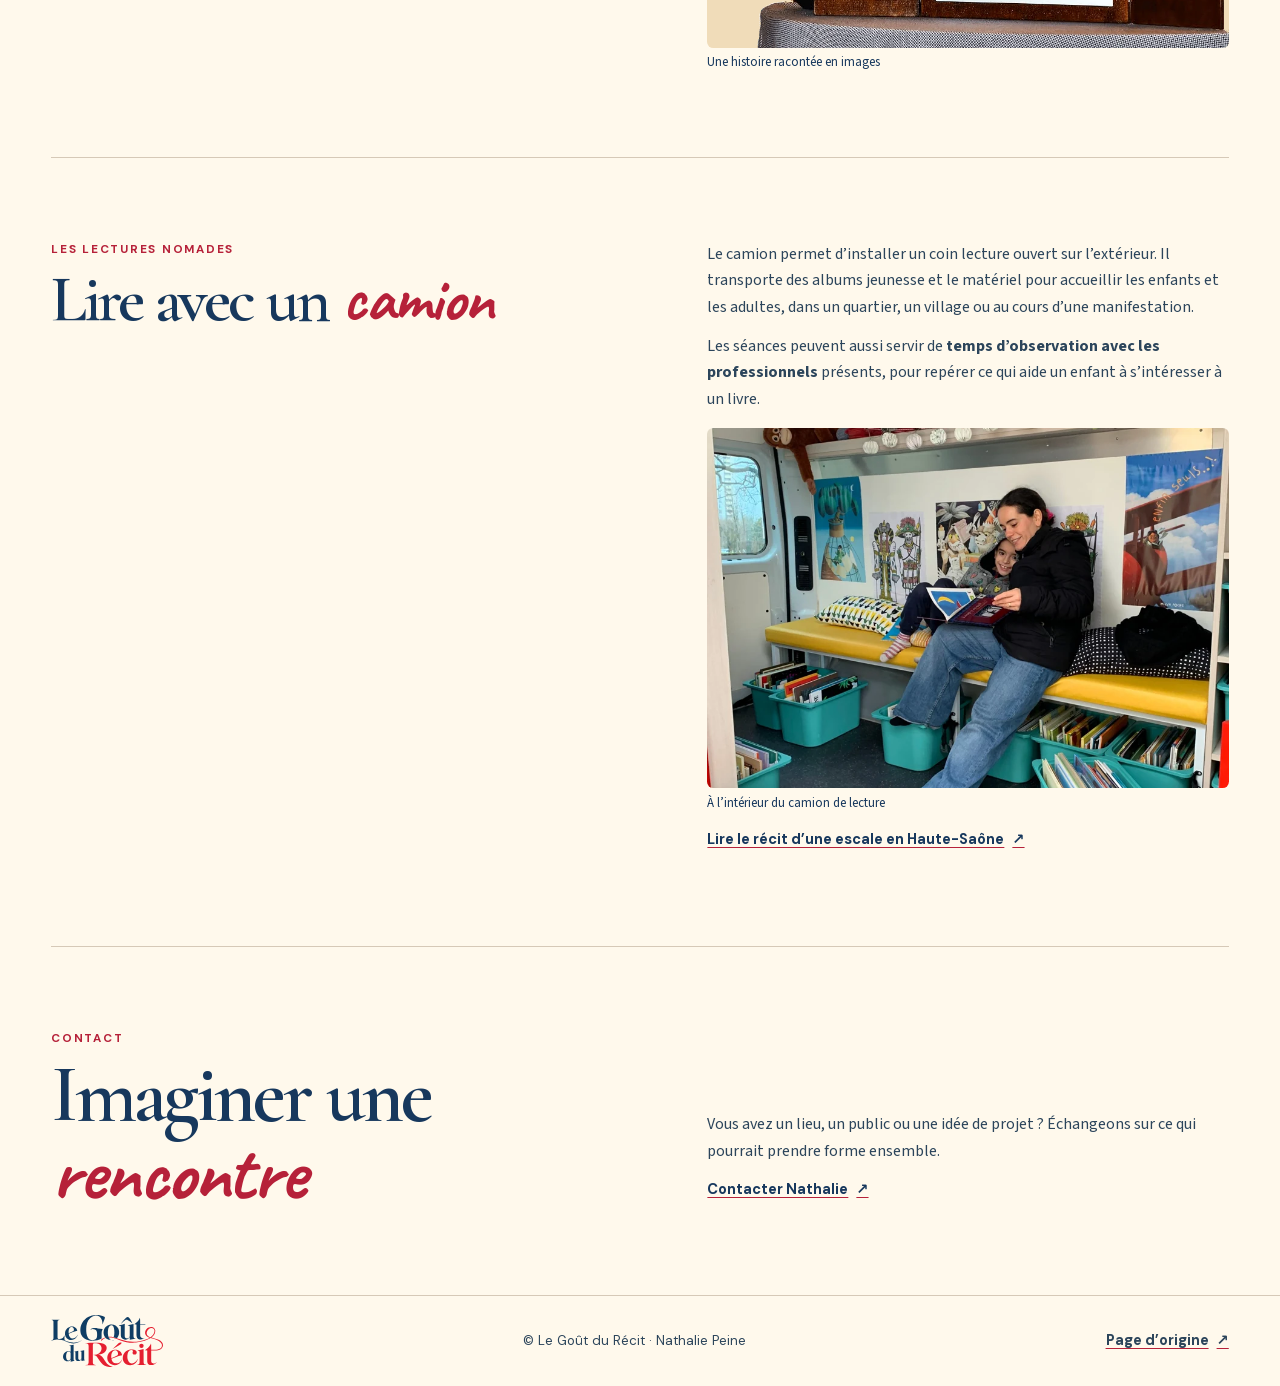
==== commit e9d0916b: "Appliquer les annotations de la maquette et ajouter les logos des partenaires" ====
--- a/actions.html
+++ b/actions.html
@@ -7,7 +7,7 @@
   <meta name="theme-color" content="#fff9ec">
   <title>Actions — Le Goût du Récit</title>
   <link rel="icon" href="assets/logo.svg" type="image/svg+xml">
-  <link rel="stylesheet" href="styles.css">
+  <link rel="stylesheet" href="styles.css?v=2">
   <script src="site.js" defer></script>
 </head>
 <body>
@@ -31,7 +31,6 @@
         <p class="breadcrumb"><a href="./">Accueil</a> / Actions</p>
         <div class="detail-grid">
           <div class="detail-head">
-            <p class="eyebrow"><span class="ink-mark" aria-hidden="true"></span> 01 / Les actions</p>
             <h1 id="titre">Lire <em>ensemble.</em></h1>
             <p class="lead">Des rencontres autour des <strong>albums et du kamishibaï</strong>. Dans les structures d’accueil comme au pied d’un immeuble, chacun peut entrer dans le récit à son rythme.</p>
             <nav class="detail-index" aria-label="Dans cette page">
@@ -46,25 +45,25 @@
     </section>
     <div class="shell">
         <section class="detail-section" id="demarche" aria-labelledby="demarche-titre">
-          <div><p class="eyebrow">La démarche</p><h2 id="demarche-titre">Des albums à portée de main</h2></div>
+          <div><p class="eyebrow">La démarche</p><h2 id="demarche-titre">Des albums à<br><em>portée de main</em></h2></div>
           <div><p>Les livres sont mis à disposition des enfants pour qu’ils puissent choisir, feuilleter et demander une lecture. Dans un petit groupe, je lis pour <strong>un enfant à la fois</strong>, pendant que les autres restent libres de s’approcher ou de poursuivre leur exploration.</p>
                 <p>Cette démarche, que j’ai découverte auprès de l’association A.C.C.E.S., commence dès la petite enfance. Avec les équipes sur place, j’observe ce qui se passe pendant les séances pour ajuster le choix des albums et la manière de les proposer.</p></div>
         </section>
         <section class="detail-section" id="kamishibai" aria-labelledby="kamishibai-titre">
-          <div><p class="eyebrow">Le théâtre d’images</p><h2 id="kamishibai-titre">Raconter avec le kamishibaï</h2></div>
+          <div><p class="eyebrow">Le théâtre d’images</p><h2 id="kamishibai-titre">Raconter avec le <em>kamishibaï</em></h2></div>
           <div><p>Le kamishibaï met en scène des histoires illustrées dans un petit théâtre. Les images défilent pendant que la lectrice donne voix au récit. La séance laisse une place aux échanges et peut se poursuivre autour d’albums.</p>
                 <p>Cette proposition s’adresse à des enfants plus grands que les tout-petits. Elle ouvre un autre chemin vers les mots, les langues et les récits.</p>
                 <figure><img class="contained" src="assets/photos/kamishibai.webp" loading="lazy" alt="Une lectrice présente un récit dans un petit théâtre de kamishibaï" width="886" height="583"><figcaption>Une histoire racontée en images</figcaption></figure></div>
         </section>
         <section class="detail-section" id="camion" aria-labelledby="camion-titre">
-          <div><p class="eyebrow">Les lectures nomades</p><h2 id="camion-titre">Lire avec un camion</h2></div>
+          <div><p class="eyebrow">Les lectures nomades</p><h2 id="camion-titre">Lire avec un <em>camion</em></h2></div>
           <div><p>Le camion permet d’installer un coin lecture ouvert sur l’extérieur. Il transporte des albums jeunesse et le matériel pour accueillir les enfants et les adultes, dans un quartier, un village ou au cours d’une manifestation.</p>
                 <p>Les séances peuvent aussi servir de <strong>temps d’observation avec les professionnels</strong> présents, pour repérer ce qui aide un enfant à s’intéresser à un livre.</p>
                 <figure><img src="assets/photos/camion-nomade.webp" loading="lazy" alt="À l’intérieur du camion, des albums et des bacs de livres sont à portée de main" width="862" height="1150"><figcaption>À l’intérieur du camion de lecture</figcaption></figure>
                 <a class="text-link" href="https://nathaliepeine.wordpress.com/2026/03/11/lectures-nomades-en-haute-saone/">Lire le récit d’une escale en Haute-Saône <span aria-hidden="true">↗</span></a></div>
         </section>
       <section class="detail-section detail-contact" aria-labelledby="contact-titre">
-        <div><p class="eyebrow">Contact</p><h2 id="contact-titre">Imaginer une rencontre</h2></div>
+        <div><p class="eyebrow">Contact</p><h2 id="contact-titre">Imaginer une <em>rencontre</em></h2></div>
         <div><p>Vous avez un lieu, un public ou une idée de projet ? Échangeons sur ce qui pourrait prendre forme ensemble.</p><a class="text-link" href="./#contact">Contacter Nathalie <span aria-hidden="true">↗</span></a></div>
       </section>
     </div>
--- a/styles.css
+++ b/styles.css
@@ -34,7 +34,8 @@
 h1,h2,h3 {font-family:var(--serif);font-weight:600;line-height:.96;letter-spacing:-.045em}
 h2 {font-size:clamp(3rem,6.1vw,6.1rem)}
 h3 {font-size:clamp(2.05rem,3.3vw,3.1rem)}
-:is(h1,h2,h3) em {font-family:var(--script);font-style:normal;font-weight:700;letter-spacing:-.025em;color:var(--red)}
+:is(h1,h2,h3) em,.script-title {font-family:var(--script);font-style:normal;font-weight:700;letter-spacing:-.025em}
+:is(h1,h2,h3) em,.activity-body .script-title {color:var(--red)}
 ul {padding-inline-start:1.25rem}
 p {color:var(--body);font-family:var(--copy)}
 figcaption,.detail-section li {font-family:var(--copy)}
@@ -66,22 +67,23 @@
 .prologue-identity img {width:min(64vw,27rem);filter:brightness(0) invert(1)}
 .prologue-identity span {font:600 clamp(1.7rem,4vw,3.15rem)/1 var(--serif)}
 
-.welcome-grid {display:grid;grid-template-columns:minmax(0,1.2fr) minmax(0,.8fr);gap:clamp(2rem,7vw,7rem);align-items:end}
+.welcome-grid {display:grid;grid-template-columns:minmax(0,1.1fr) minmax(0,.9fr);gap:clamp(2rem,7vw,7rem);align-items:end}
 .eyebrow,.index {font:700 .73rem/1.5 var(--sans);text-transform:uppercase;letter-spacing:.15em;color:var(--red)}
-.ink-mark {display:inline-block;width:2rem;height:.53rem;margin-right:.35rem;vertical-align:1px;border-top:2px solid currentColor;border-radius:58% 42% 50% 49%;transform:rotate(-8deg)}
-.welcome h1 {font-size:clamp(3.85rem,7.1vw,7.55rem);margin-top:.94rem;line-height:.85}
+.welcome h1 {font-size:clamp(3.85rem,7.1vw,7.55rem);line-height:.85}
 .welcome h1 em {display:block}
-.welcome-intro {max-width:30rem;font-size:clamp(1.08rem,1.75vw,1.35rem)}
-.button {display:inline-flex;align-items:center;justify-content:space-between;gap:1.2rem;min-height:49px;max-width:100%;padding:.68rem 1.2rem .68rem 1.36rem;border:1px solid var(--ink);border-radius:100px;background:var(--ink);color:var(--light);font-size:.92rem;font-weight:700;transition:background .2s,color .2s,border .2s}
+.welcome-intro {max-width:34rem;font-size:clamp(1.08rem,1.75vw,1.35rem);text-wrap:balance}
+.button {display:inline-flex;align-items:center;justify-content:space-between;gap:1.2rem;min-height:49px;max-width:100%;padding:.68rem 1.2rem .68rem 1.36rem;border:1px solid var(--ink);background:var(--ink);color:var(--light);font-size:.92rem;font-weight:700;transition:background .2s,color .2s,border .2s}
 .button span {font-size:1.15rem}
 .button:hover {background:var(--red);border-color:var(--red)}
 .button-light {background:var(--paper);color:var(--ink);border-color:var(--paper)}
 .button-light:hover {background:var(--rose);border-color:var(--rose)}
 
 .section-head {display:flex;justify-content:space-between;align-items:end;gap:1.5rem;margin-bottom:clamp(1.6rem,4vw,3.3rem)}
-.section-head h2,.truck h2,.about h2,.contact h2,.detail-head h1 {margin:.75rem 0 0}
+.section-head h2,.about h2,.contact h2 {margin-top:.75rem}
 .section-head > p {max-width:22rem;margin-bottom:.25rem;font-size:1.06rem}
 .activities {background:var(--light);border-block:1px solid var(--line)}
+.activities .section-head {align-items:start}
+.activities .section-head > p {margin-top:1.85rem}
 .activity-grid,.journal-grid {display:grid;grid-template-columns:repeat(3,minmax(0,1fr));gap:clamp(1rem,2.3vw,2.15rem)}
 .activity {border:1px solid var(--line);border-radius:.45rem;overflow:hidden;background:var(--paper)}
 .activity-link {display:flex;flex-direction:column;height:100%}
@@ -103,14 +105,14 @@
 .truck-grid,.about-grid,.contact-grid {display:grid;grid-template-columns:minmax(0,1.12fr) minmax(0,.88fr);align-items:center;gap:clamp(2rem,7.2vw,7.5rem)}
 .truck-photo img {width:100%;aspect-ratio:1.36;object-fit:cover;object-position:50% 56%;border-radius:.4rem}
 .truck-photo figcaption {padding-top:.65rem;font-size:.8rem;color:#ece7df}
-.truck .eyebrow,.truck h2 em {color:#fac5c3}
+.truck h2 em {color:#fac5c3}
 .truck .button:focus-visible,.truck .text-link:focus-visible {outline-color:var(--rose)}
-.truck-copy p:not(.eyebrow) {max-width:30rem;margin:1.3rem 0 1.6rem;color:#f2e9da;font-size:1.06rem}
+.truck-copy p {max-width:30rem;margin:1.3rem 0 1.6rem;color:#f2e9da;font-size:1.06rem}
 .about {border-bottom:1px solid var(--line)}
 .about-grid {grid-template-columns:minmax(0,.8fr) minmax(0,1.2fr)}
 .about-image {border-radius:50% 50% .6rem .6rem;background:#f2debd;aspect-ratio:1.1;overflow:hidden}
 .about-image img {width:100%;height:100%;object-fit:contain;object-position:center bottom}
-.about .lead {margin:1rem 0 .65rem;color:var(--red);font:400 clamp(1.55rem,2.7vw,2.1rem)/1.18 var(--copy)}
+.about .lead {margin:1rem 0 .65rem;color:var(--red);font:400 clamp(.85rem,1.82vw,1.82rem)/1.25 var(--copy)}
 .about p:not(.eyebrow) {max-width:34rem}
 .about .text-link {margin-top:.7rem}
 .journal-entry a {display:block;border-top:1px solid var(--line);padding-top:.85rem}
@@ -123,7 +125,9 @@
 .journal-entry a:hover .text-link {color:var(--red)}
 .partners {border-block:1px solid var(--line)}
 .partners-inner {display:flex;align-items:center;justify-content:space-between;gap:1.2rem;padding-block:1.25rem}
-.partners ul {list-style:none;display:flex;flex-wrap:wrap;gap:.45rem 1.3rem;padding:0;margin:0;font-size:.91rem;font-weight:600}
+.partners ul {list-style:none;display:flex;flex-wrap:wrap;gap:.65rem;padding:0;margin:0}
+.partners li {width:clamp(5.75rem,9.5vw,8rem);height:5.5rem;padding:.55rem;background:white}
+.partners img {width:100%;height:100%;object-fit:contain}
 .contact {background:var(--rose)}
 .contact h2 {font-size:clamp(3.45rem,7.6vw,7.5rem)}
 .contact-links {display:flex;align-items:flex-start;flex-direction:column}
@@ -142,6 +146,7 @@
 .breadcrumb a {text-decoration:underline;text-underline-offset:.2em}
 .detail-grid,.detail-section {display:grid;grid-template-columns:minmax(0,1fr) minmax(0,.9fr);gap:clamp(2rem,6vw,7rem);align-items:center}
 .detail-head h1 {font-size:clamp(4rem,8.3vw,7.5rem)}
+.detail-head .training-title {font-size:clamp(2.6rem,6.2vw,6rem);line-height:1}
 .detail-head .lead {margin:1rem 0 1.3rem;max-width:32rem;font-size:clamp(1.02rem,1.45vw,1.2rem)}
 .detail-hero-media {background:#f0dcb9;border-radius:.4rem;overflow:hidden}
 .detail-hero-media img {width:100%;aspect-ratio:1.4;object-fit:cover}
@@ -158,7 +163,7 @@
 .detail-section figure .contained {object-fit:contain;background:#f0dcb9}
 .detail-section figcaption {font-size:.81rem;margin-top:.3rem}
 .detail-section .text-link {margin-top:.25rem}
-.detail-contact {border-bottom:0}
+.detail-contact {border-bottom:0;align-items:end}
 .detail-contact h2 {font-size:clamp(3rem,6.3vw,5.8rem)}
 
 @media (max-width: 740px) {
@@ -174,8 +179,9 @@
   .navigation a {padding-inline:.55rem}
   .navigation .nav-contact {justify-content:space-between;padding-inline:.85rem}
   .welcome-grid,.truck-grid,.about-grid,.contact-grid,.detail-grid,.detail-section {grid-template-columns:1fr;gap:1.65rem}
-  .welcome h1 {font-size:clamp(3.45rem,11vw,5.9rem);margin-top:.7rem}
+  .welcome h1 {font-size:clamp(3.45rem,11vw,5.9rem)}
   .section-head {flex-direction:column;align-items:start;gap:.75rem}
+  .activities .section-head > p {margin-top:0}
   .activity-grid,.journal-grid {grid-template-columns:repeat(2,minmax(0,1fr));gap:1.15rem}
   .about-image {max-width:31rem}
   .partners-inner {align-items:start;flex-direction:column;gap:.5rem}
